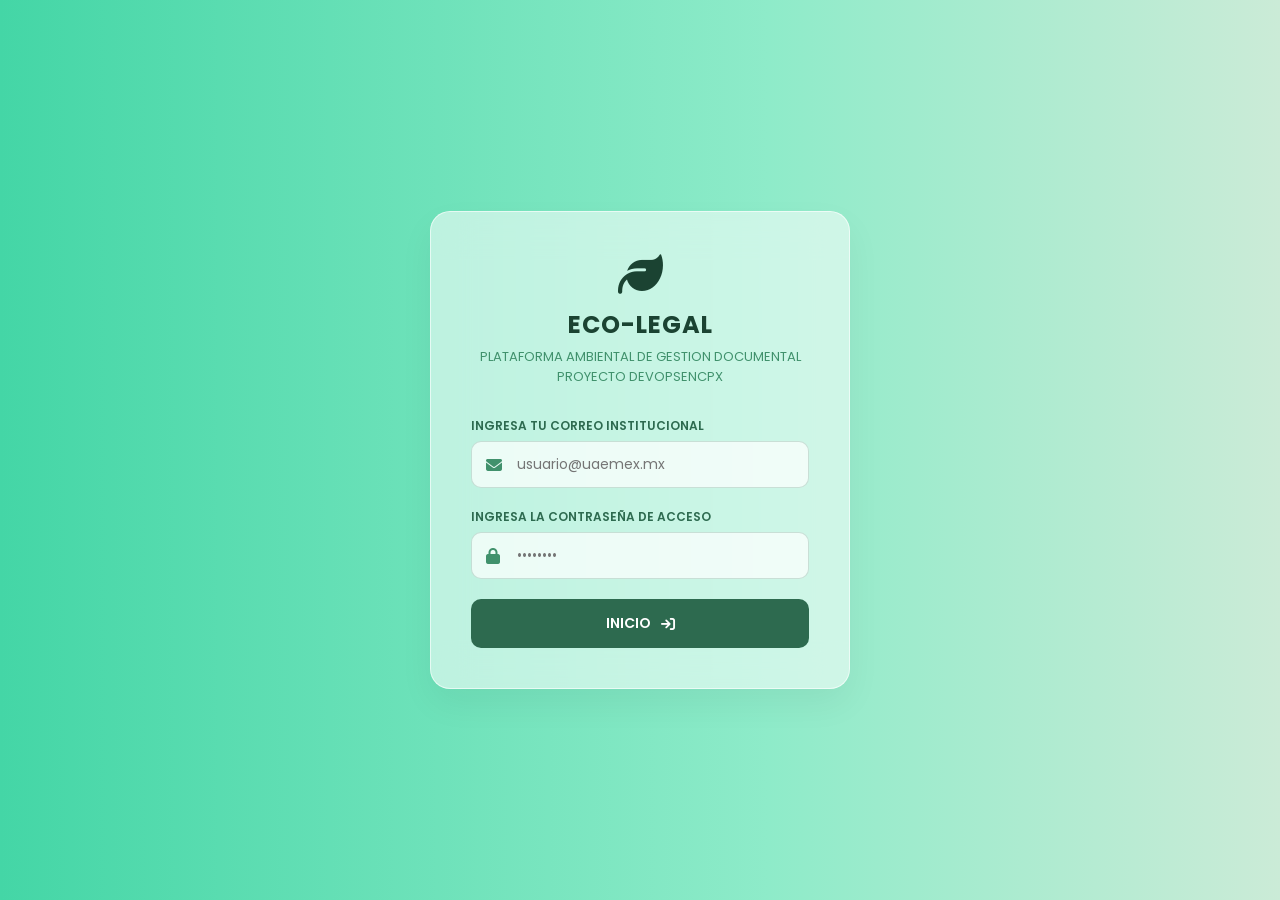
==== index.html @ 71c7f395 "Estructura publica para GitHub Pages" ====
<!DOCTYPE html>
<html lang="es">
<head>
    <meta charset="UTF-8">
    <meta name="viewport" content="width=device-width, initial-scale=1.0">
    <title>PRIMERA PARTE PARA ECO-LEGAL - INICIAR SESION</title>
    <link rel="stylesheet" href="https://cdnjs.cloudflare.com/ajax/libs/font-awesome/6.4.0/css/all.min.css">
    <style>
        @import url('https://fonts.googleapis.com/css2?family=Poppins:wght@300;400;500;600;700&display=swap');
        
        * {
            margin: 0; padding: 0; box-sizing: border-box;
            font-family: 'Poppins', sans-serif;
        }

        body {
            min-height: 100vh; width: 100vw;
            background: linear-gradient(to right, #44d6a6 0%, #8eebc9 60%, #cbebd7 100%);
            display: flex; justify-content: center; align-items: center;
        }

        .login-card {
            background: rgba(255, 255, 255, 0.55);
            backdrop-filter: blur(20px);
            -webkit-backdrop-filter: blur(20px);
            padding: 40px;
            border-radius: 20px;
            width: 100%;
            max-width: 420px;
            border: 1px solid rgba(255, 255, 255, 0.6);
            box-shadow: 0 15px 35px rgba(0, 0, 0, 0.05);
            text-align: center;
        }

        .login-header i {
            font-size: 45px;
            color: #1b4332;
            margin-bottom: 10px;
        }

        .login-header h2 {
            color: #1b4332;
            font-weight: 700;
            letter-spacing: 1px;
            margin-bottom: 5px;
        }

        .login-header p {
            color: #40916c;
            font-size: 13px;
            margin-bottom: 30px;
        }

        .input-group {
            position: relative;
            margin-bottom: 20px;
            text-align: left;
        }

        .input-group label {
            display: block;
            font-size: 12px;
            color: #2d6a4f;
            font-weight: 600;
            margin-bottom: 6px;
        }

        .input-wrapper {
            position: relative;
        }

        .input-wrapper i {
            position: absolute;
            left: 15px;
            top: 50%;
            transform: translateY(-50%);
            color: #40916c;
            font-size: 16px;
        }

        .input-wrapper input {
            width: 100%;
            padding: 12px 15px 12px 45px;
            border-radius: 10px;
            border: 1px solid rgba(45, 106, 79, 0.2);
            background: rgba(255, 255, 255, 0.7);
            color: #1b4332;
            font-size: 14px;
            outline: none;
            transition: 0.2s;
        }

        .input-wrapper input:focus {
            border-color: #1b4332;
            background: #fff;
            box-shadow: 0 0 10px rgba(27, 67, 50, 0.1);
        }

        .btn-login {
            width: 100%;
            padding: 14px;
            background: #2d6a4f;
            color: white;
            border: none;
            border-radius: 10px;
            font-weight: 600;
            font-size: 14px;
            cursor: pointer;
            margin-top: 10px;
            transition: 0.2s;
            display: flex;
            justify-content: center;
            align-items: center;
            gap: 10px;
        }

        .btn-login:hover {
            background: #1b4332;
            box-shadow: 0 5px 15px rgba(27, 67, 50, 0.2);
        }
    </style>
</head>
<body>

    <div class="login-card">
        <div class="login-header">
            <i class="fa-solid fa-leaf"></i>
            <h2>ECO-LEGAL</h2>
            <P>PLATAFORMA AMBIENTAL DE GESTION DOCUMENTAL
                PROYECTO DEVOPSENCPX
            </P>
        </div>

        <form onsubmit="event.preventDefault(); validarLogin();">
            <div class="input-group">
                <label for="txtCorreo">INGRESA TU CORREO INSTITUCIONAL</label>
                <div class="input-wrapper">
                    <i class="fa-solid fa-envelope"></i>
                    <input type="email" id="txtCorreo" placeholder="usuario@uaemex.mx" required>
                </div>
            </div>

            <div class="input-group">
                <label for="txtContrasena"> INGRESA LA CONTRASEÑA DE ACCESO</label>
                <div class="input-wrapper">
                    <i class="fa-solid fa-lock"></i>
                    <input type="password" id="txtContrasena" placeholder="••••••••" required>
                </div>
            </div>

            <button type="submit" class="btn-login">
                <span>INICIO</span>
                <i class="fa-solid fa-arrow-right-to-bracket"></i>
            </button>
        </form>
    </div>

    <script>
        function validarLogin() {
            const correoIngresado = document.getElementById('txtCorreo').value.trim().toLowerCase();
            const contrasenaIngresada = document.getElementById('txtContrasena').value.trim();

            // 1. Usuarios estáticos prioritarios (Respaldo directo)
            if (correoIngresado === "pablo@uaemex.mx" && contrasenaIngresada === "pablo2026") {
                localStorage.setItem('usuarioNombre', 'Pablo Encastín');
                window.location.href = "1Inicio.html";
                return;
            } 
            if (correoIngresado === "supervisor@uaemex.mx" && contrasenaIngresada === "12345") {
                localStorage.setItem('usuarioNombre', 'Supervisor Jurídico');
                window.location.href = "2revicion.html";
                return;
            } 
            if (correoIngresado === "admin.supremo@uaemex.mx" && contrasenaIngresada === "master2026") {
                localStorage.setItem('usuarioNombre', 'Director General');
                window.location.href = "3Altonivel.html"; 
                return;
            } 

            // 2. Buscar en el arreglo multi-usuario del LocalStorage
            let usuariosDestino = [];
            try {
                usuariosDestino = JSON.parse(localStorage.getItem('usuariosEcosystem')) || [];
            } catch(e) {
                usuariosDestino = [];
            }

            const usuarioEncontrado = usuariosDestino.find(u => u.correo === correoIngresado && u.clave === contrasenaIngresada);

            if (usuarioEncontrado) {
                localStorage.setItem('usuarioNombre', usuarioEncontrado.nombre);
                
                if (usuarioEncontrado.rol === "Alumno") {
                    window.location.href = "1Inicio.html";
                } else if (usuarioEncontrado.rol === "Personal de Revisión") {
                    window.location.href = "2revicion.html";
                } else if (usuarioEncontrado.rol === "Administrador Supremo") {
                    window.location.href = "3Altonivel.html";
                }
                return; 
            }

            alert("Credenciales incorrectas. Por favor verifica tu correo y contraseña.");
        }
    </script>
</body>
</html>
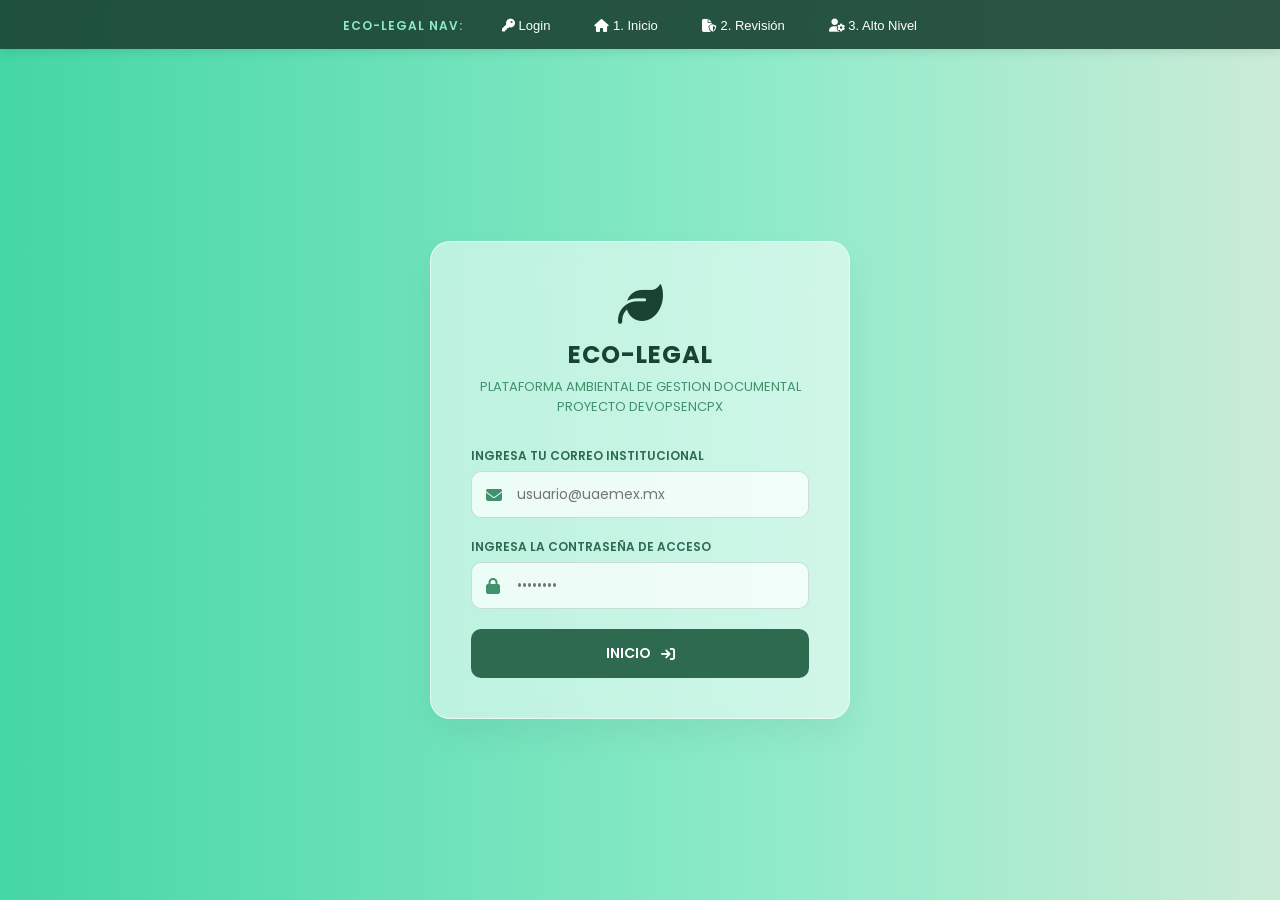
==== commit 92e14083: "Solucionado index con sistema de rutas" ====
--- a/index.html
+++ b/index.html
@@ -16,7 +16,45 @@
         body {
             min-height: 100vh; width: 100vw;
             background: linear-gradient(to right, #44d6a6 0%, #8eebc9 60%, #cbebd7 100%);
-            display: flex; justify-content: center; align-items: center;
+            display: flex; flex-direction: column; justify-content: center; align-items: center;
+        }
+
+        /* Barra de navegación rápida para desarrollo/revisión */
+        .nav-desarrollo {
+            width: 100%;
+            background: rgba(27, 67, 50, 0.9);
+            padding: 12px;
+            text-align: center;
+            position: absolute;
+            top: 0;
+            left: 0;
+            backdrop-filter: blur(10px);
+            z-index: 1000;
+            box-shadow: 0 2px 10px rgba(0,0,0,0.1);
+        }
+
+        .nav-desarrollo span {
+            color: #8eebc9;
+            font-size: 12px;
+            font-weight: 600;
+            margin-right: 15px;
+            letter-spacing: 1px;
+        }
+
+        .nav-desarrollo a {
+            color: white;
+            text-decoration: none;
+            font-size: 13px;
+            margin: 0 10px;
+            font-weight: 500;
+            transition: 0.2s;
+            padding: 5px 10px;
+            border-radius: 5px;
+        }
+
+        .nav-desarrollo a:hover {
+            background: #44d6a6;
+            color: #1b4332;
         }
 
         .login-card {
@@ -30,6 +68,7 @@
             border: 1px solid rgba(255, 255, 255, 0.6);
             box-shadow: 0 15px 35px rgba(0, 0, 0, 0.05);
             text-align: center;
+            margin-top: 60px; /* Espacio para que no choque con la barra */
         }
 
         .login-header i {
@@ -122,13 +161,20 @@
 </head>
 <body>
 
+    <!-- MENÚ DE ACCESOS RÁPIDOS A LAS OTRAS PÁGINAS -->
+    <div class="nav-desarrollo">
+        <span>ECO-LEGAL NAV:</span>
+        <a href="index.html"><i class="fa-solid fa-key"></i> Login</a>
+        <a href="1Inicio.html"><i class="fa-solid fa-house"></i> 1. Inicio</a>
+        <a href="2revicion.html"><i class="fa-solid fa-file-shield"></i> 2. Revisión</a>
+        <a href="3Altonivel.html"><i class="fa-solid fa-user-gear"></i> 3. Alto Nivel</a>
+    </div>
+
     <div class="login-card">
         <div class="login-header">
             <i class="fa-solid fa-leaf"></i>
             <h2>ECO-LEGAL</h2>
-            <P>PLATAFORMA AMBIENTAL DE GESTION DOCUMENTAL
-                PROYECTO DEVOPSENCPX
-            </P>
+            <p>PLATAFORMA AMBIENTAL DE GESTION DOCUMENTAL<br>PROYECTO DEVOPSENCPX</p>
         </div>
 
         <form onsubmit="event.preventDefault(); validarLogin();">
